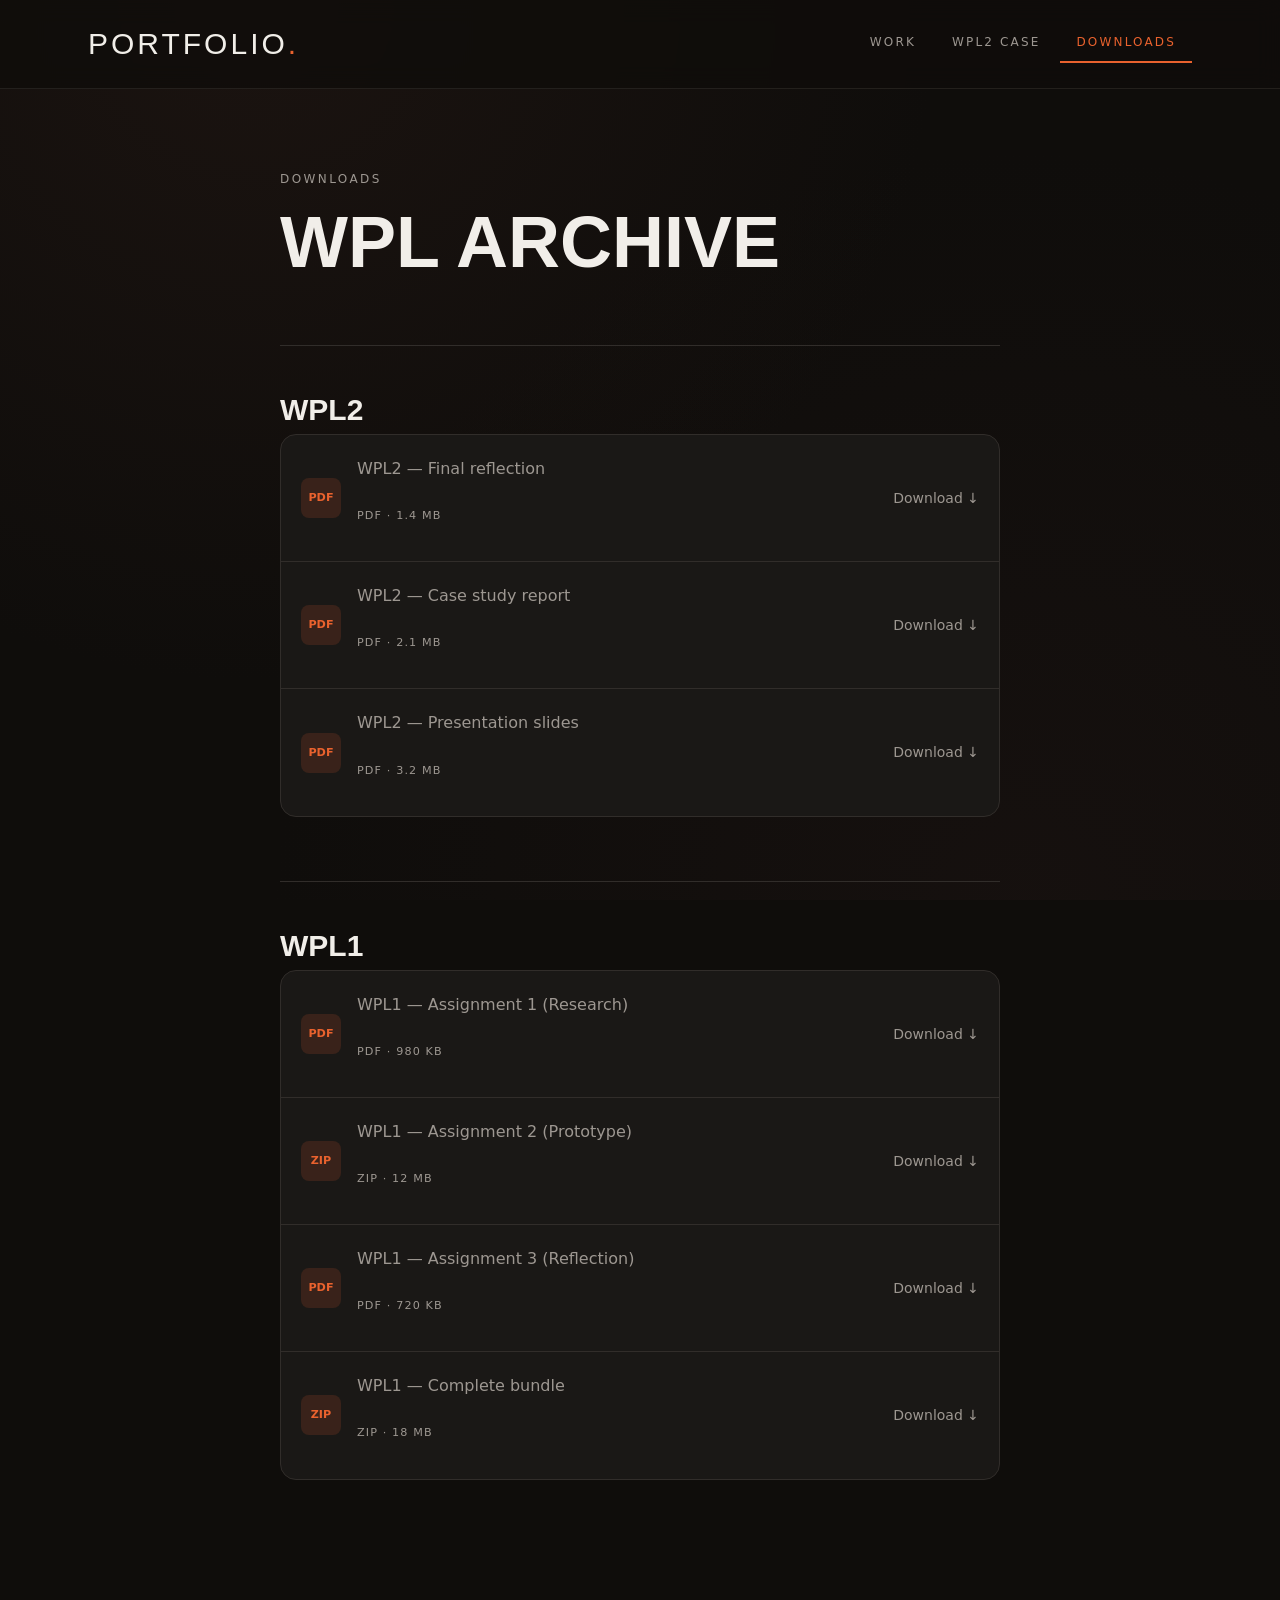
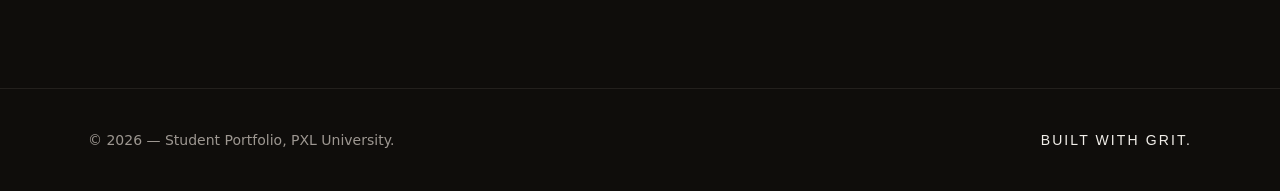
==== wpl.html @ 43810531 "upload nieuwe site" ====
<!doctype html>
<html lang="en">
<head>
<meta charset="utf-8">
<meta name="viewport" content="width=device-width,initial-scale=1">
<title>WPL1 & WPL2 Downloads — Portfolio</title>
<meta name="description" content="Downloadable deliverables for Work Placement 1 and 2.">
<link rel="stylesheet" href="styles.css">
</head>
<body>
<header class="nav" id="nav"></header>
<main id="root"></main>
<footer class="footer" id="footer"></footer>
<script>window.PAGE = "wpl";</script>
<script src="app.js"></script>
</body>
</html>
---- styles.css ----
/* Portfolio — charcoal + ember, Bebas Neue + Barlow */
@import url('https://fonts.googleapis.com/css2?family=Bebas+Neue&family=Barlow:wght@300;400;500;600;700;800&family=Barlow+Condensed:wght@500;600;700;800&display=swap');

:root {
  --background: oklch(0.16 0.005 60);
  --foreground: oklch(0.95 0.008 80);
  --card: oklch(0.21 0.006 60);
  --muted: oklch(0.26 0.008 60);
  --muted-foreground: oklch(0.68 0.012 70);
  --accent: oklch(0.66 0.18 40);
  --accent-foreground: oklch(0.14 0.005 60);
  --primary: oklch(0.95 0.008 80);
  --primary-foreground: oklch(0.16 0.005 60);
  --border: oklch(0.30 0.008 60);
  --font-display:Impact, sans-serif;
  --font-body:ui-sans-serif, system-ui, sans-serif;
}

* { box-sizing: border-box; margin: 0; padding: 0; }

html { scroll-behavior: smooth; }

body {
  font-family: var(--font-body);
  background-color: var(--background);
  color: var(--foreground);
  -webkit-font-smoothing: antialiased;
  background-image:
    radial-gradient(circle at 20% 0%, oklch(0.22 0.02 40 / 0.6), transparent 50%),
    radial-gradient(circle at 80% 100%, oklch(0.20 0.015 30 / 0.5), transparent 55%);
  background-attachment: fixed;
  line-height: 1.6;
}

img { max-width: 100%; display: block; }
a { color: inherit; text-decoration: none; }

.container { max-width: 1152px; margin: 0 auto; padding: 0 1.5rem; }

.display { font-family: var(--font-display); font-weight: 400; letter-spacing: 0.01em; text-transform: uppercase; }
.eyebrow { font-size: 0.75rem; text-transform: uppercase; letter-spacing: 0.2em; color: var(--muted-foreground); margin-bottom: 1rem; }
.muted { color: var(--muted-foreground); }
.accent { color: var(--accent); }

/* Nav */
.nav {
  position: sticky; top: 0; z-index: 40;
  background: color-mix(in oklab, var(--background) 80%, transparent);
  backdrop-filter: blur(12px);
  border-bottom: 1px solid color-mix(in oklab, var(--border) 60%, transparent);
}
.nav-inner { display: flex; align-items: center; justify-content: space-between; padding: 1.25rem 1.5rem; max-width: 1152px; margin: 0 auto; }
.brand { font-family: var(--font-display); font-size: 1.875rem; text-transform: uppercase; letter-spacing: 0.1em; }
.brand span { color: var(--accent); }
.nav-links { display: flex; gap: 0.25rem; }
.nav-links a {
  padding: 0.5rem 1rem;
  font-size: 0.75rem;
  text-transform: uppercase;
  letter-spacing: 0.18em;
  color: var(--muted-foreground);
  border-bottom: 2px solid transparent;
  transition: color .2s;
}
.nav-links a:hover { color: var(--foreground); }
.nav-links a.active { color: var(--accent); border-bottom-color: var(--accent); }

/* Hero */
.hero { display: grid; gap: 3rem; padding: 5rem 0 6rem; }
@media (min-width: 768px) { .hero { grid-template-columns: 1.4fr 1fr; padding: 8rem 0; } }
.hero h1 { font-family: var(--font-display); font-size: clamp(3rem, 8vw, 6rem); line-height: 0.95; text-transform: uppercase; letter-spacing: -0.005em; }
.hero p.lead { margin-top: 2rem; max-width: 36rem; font-size: 1.125rem; color: var(--muted-foreground); }
.tags { margin-top: 2rem; display: flex; flex-wrap: wrap; gap: 0.5rem; }
.tag { border: 1px solid var(--border); background: var(--card); padding: 0.25rem 0.75rem; font-size: 0.75rem; color: var(--muted-foreground); border-radius: 999px; }

.portrait-wrap { position: relative; }
.portrait-wrap::before {
  content: ""; position: absolute; inset: -0.5rem; z-index: -1;
  border: 2px solid var(--accent);
  transform: translate(0.75rem, 0.75rem);
}
.portrait { aspect-ratio: 1; width: 100%; border: 1px solid var(--border); object-fit: cover; filter: grayscale(1) contrast(1.1); }

/* Section */
.section { padding-top: 5rem; border-top: 1px solid var(--border); margin-top: 4rem; }
.section-head { display: flex; align-items: end; justify-content: space-between; margin-bottom: 3rem; gap: 2rem; }
.section h2 { font-family: var(--font-display); font-size: clamp(2.25rem, 5vw, 3rem); text-transform: uppercase; }

/* Projects */
.projects { display: grid; gap: 2.5rem; }
@media (min-width: 768px) { .projects { grid-template-columns: 1fr 1fr; } }
.project { display: flex; flex-direction: column; gap: 1.25rem; }
.project.wide { grid-column: 1 / -1; }
.project-img { overflow: hidden; border: 1px solid var(--border); background: var(--card); }
.project-img img { aspect-ratio: 16/10; object-fit: cover; transition: transform .7s; width: 100%; }
.project:hover .project-img img { transform: scale(1.02); }
.project h3 { font-family: var(--font-display); font-size: 1.75rem; text-transform: uppercase; margin-bottom: 0.25rem; }
.tech { margin-top: 0.75rem; display: flex; flex-wrap: wrap; gap: 0.5rem; }
.tech span { background: var(--muted); padding: 0.25rem 0.625rem; border-radius: 999px; font-size: 0.75rem; color: var(--muted-foreground); }

/* Free section */
.free {
  margin-top: 8rem; padding: 4rem 2.5rem;
  background: var(--primary); color: var(--primary-foreground);
  border-radius: 1.5rem;
}
@media (min-width: 768px) { .free { padding: 5rem 4rem; } }
.free-grid { margin-top: 2.5rem; display: grid; gap: 2.5rem; }
@media (min-width: 768px) { .free-grid { grid-template-columns: repeat(3, 1fr); } }
.free h3 { font-family: var(--font-display); font-size: 1.5rem; text-transform: uppercase; letter-spacing: 0.05em; }
.free p { margin-top: 0.5rem; color: color-mix(in oklab, var(--primary-foreground) 70%, transparent); }

/* Contact */
.contact-grid { margin-top: 2.5rem; display: grid; gap: 1rem; }
@media (min-width: 640px) { .contact-grid { grid-template-columns: repeat(3, 1fr); } }
.contact-card {
  display: flex; align-items: center; justify-content: space-between;
  border: 1px solid var(--border); background: var(--card);
  padding: 1.25rem; border-radius: 1rem; transition: border-color .2s;
}
.contact-card:hover { border-color: var(--accent); }
.contact-card .ico { color: var(--accent); }
.contact-card .lbl { font-size: 0.7rem; text-transform: uppercase; letter-spacing: 0.1em; color: var(--muted-foreground); }
.contact-card .val { font-weight: 500; }

.btn-row { margin-top: 3rem; display: flex; flex-wrap: wrap; gap: 0.75rem; }
.btn { padding: 0.625rem 1.25rem; font-size: 0.875rem; border-radius: 999px; transition: background .2s; }
.btn-primary { background: var(--primary); color: var(--primary-foreground); }
.btn-primary:hover { background: color-mix(in oklab, var(--primary) 90%, transparent); }
.btn-outline { border: 1px solid var(--border); }
.btn-outline:hover { background: var(--muted); }

/* Footer */
.footer { margin-top: 8rem; border-top: 1px solid color-mix(in oklab, var(--border) 60%, transparent); }
.footer-inner { display: flex; flex-direction: column; gap: 1rem; padding: 2.5rem 1.5rem; max-width: 1152px; margin: 0 auto; font-size: 0.875rem; color: var(--muted-foreground); }
@media (min-width: 640px) { .footer-inner { flex-direction: row; justify-content: space-between; align-items: center; } }
.footer .built { font-family: var(--font-display); text-transform: uppercase; letter-spacing: 0.15em; color: var(--foreground); }

/* WPL page */
.article { max-width: 768px; margin: 0 auto; padding: 5rem 1.5rem; }
.article h1 { font-family: var(--font-display); font-size: clamp(3rem, 7vw, 4.5rem); line-height: 1.05; text-transform: uppercase; margin-top: 1rem; }
.article .meta { margin-top: 1.5rem; font-size: 1.125rem; color: var(--muted-foreground); }
.article section { margin-top: 4rem; }
.article section h2 { font-family: var(--font-display); font-size: 1.875rem; text-transform: uppercase; margin-bottom: 1.25rem; }
.article p, .article ul { color: var(--muted-foreground); margin-bottom: 1rem; line-height: 1.7; }
.article ul { padding-left: 1.5rem; }
.article li { margin-bottom: 0.75rem; }
.article strong { color: var(--foreground); }

/* Downloads */
.dl-group { margin-top: 4rem; border-top: 1px solid var(--border); padding-top: 2.5rem; }
.dl-group h2 { font-family: var(--font-display); font-size: 1.875rem; text-transform: uppercase; }
.dl-group .sub { color: var(--muted-foreground); margin: 0.5rem 0 1.5rem; }
.dl-list { border: 1px solid var(--border); border-radius: 1rem; overflow: hidden; background: var(--card); }
.dl-row { display: flex; align-items: center; justify-content: space-between; gap: 1rem; padding: 1.25rem; border-bottom: 1px solid var(--border); transition: background .2s; }
.dl-row:last-child { border-bottom: none; }
.dl-row:hover { background: color-mix(in oklab, var(--muted) 60%, transparent); }
.dl-row .left { display: flex; align-items: center; gap: 1rem; }
.dl-row .badge { width: 2.5rem; height: 2.5rem; display: flex; align-items: center; justify-content: center; border-radius: 0.5rem; background: color-mix(in oklab, var(--accent) 15%, transparent); color: var(--accent); font-weight: 700; font-size: 0.7rem; }
.dl-row .ttl { font-weight: 500; }
.dl-row .meta { font-size: 0.7rem; text-transform: uppercase; letter-spacing: 0.1em; color: var(--muted-foreground); }
.dl-row .right { color: var(--muted-foreground); font-size: 0.875rem; }
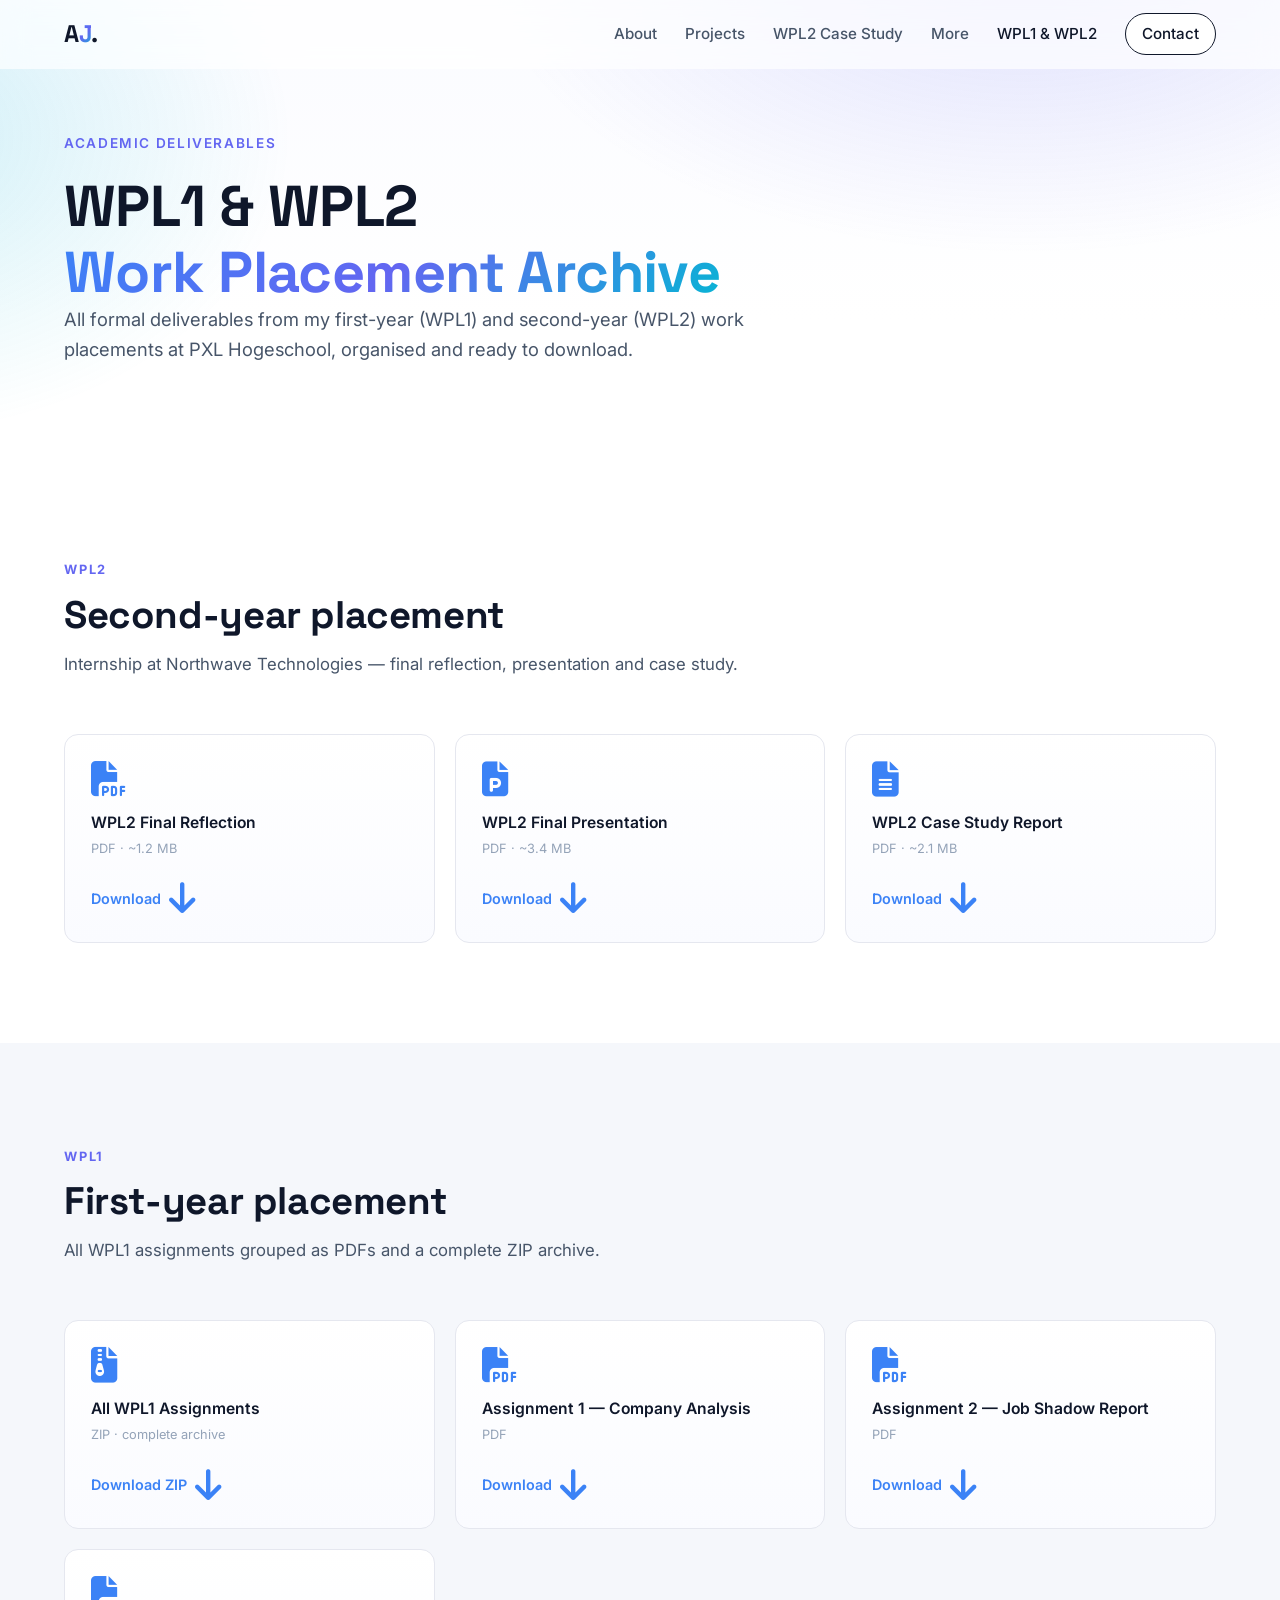
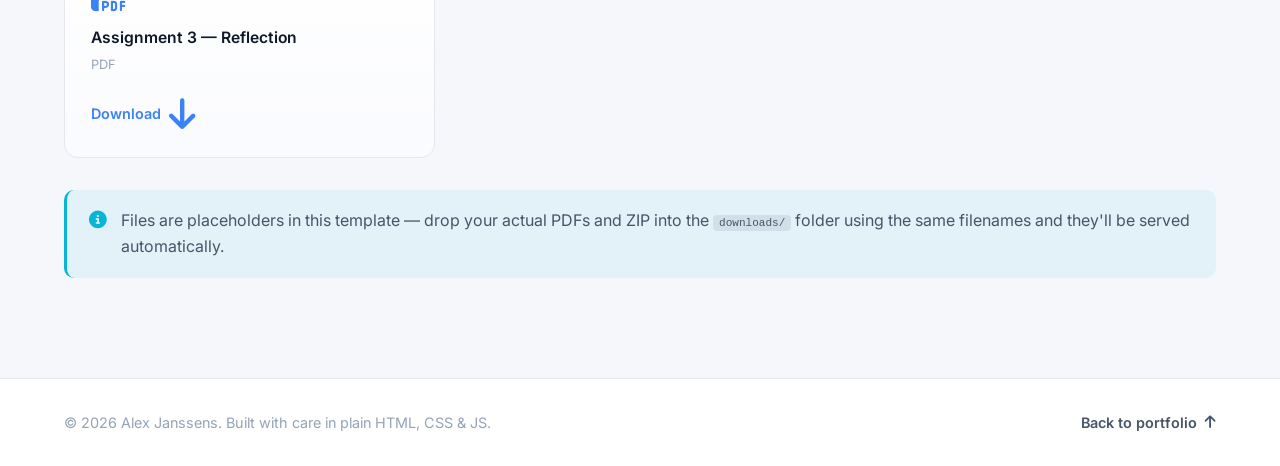
==== commit 66a9612b: "upload nieuwe site" ====
--- a/wpl.html
+++ b/wpl.html
@@ -1,17 +1,111 @@
-<!doctype html>
+<!DOCTYPE html>
 <html lang="en">
 <head>
-<meta charset="utf-8">
-<meta name="viewport" content="width=device-width,initial-scale=1">
-<title>WPL1 & WPL2 Downloads — Portfolio</title>
-<meta name="description" content="Downloadable deliverables for Work Placement 1 and 2.">
-<link rel="stylesheet" href="styles.css">
+<meta charset="UTF-8" />
+<meta name="viewport" content="width=device-width, initial-scale=1.0" />
+<title>WPL1 &amp; WPL2 Deliverables — Alex Janssens</title>
+<meta name="description" content="Academic deliverables for PXL work placements: WPL1 assignments and WPL2 final reflection." />
+<link rel="stylesheet" href="css/styles.css" />
+<link href="https://fonts.googleapis.com/css2?family=Inter:wght@300;400;500;600;700;800&family=Space+Grotesk:wght@500;600;700&display=swap" rel="stylesheet">
+<link rel="stylesheet" href="https://cdnjs.cloudflare.com/ajax/libs/font-awesome/6.5.0/css/all.min.css">
 </head>
-<body>
-<header class="nav" id="nav"></header>
-<main id="root"></main>
-<footer class="footer" id="footer"></footer>
-<script>window.PAGE = "wpl";</script>
-<script src="app.js"></script>
+<body class="wpl-page">
+
+<header class="navbar" id="navbar">
+  <div class="container nav-inner">
+    <a href="index.html#home" class="logo">A<span>J</span>.</a>
+    <button class="nav-toggle" id="navToggle" aria-label="Toggle navigation"><i class="fa-solid fa-bars"></i></button>
+    <nav class="nav-links" id="navLinks">
+      <a href="index.html#about">About</a>
+      <a href="index.html#projects">Projects</a>
+      <a href="index.html#wpl2">WPL2 Case Study</a>
+      <a href="index.html#free">More</a>
+      <a href="wpl.html" class="active">WPL1 &amp; WPL2</a>
+      <a href="index.html#contact" class="btn-ghost">Contact</a>
+    </nav>
+  </div>
+</header>
+
+<section class="hero hero-sub">
+  <div class="hero-bg"></div>
+  <div class="container">
+    <span class="eyebrow">Academic deliverables</span>
+    <h1>WPL1 &amp; WPL2<br><span class="grad">Work Placement Archive</span></h1>
+    <p class="lead">All formal deliverables from my first-year (WPL1) and second-year (WPL2) work placements at PXL Hogeschool, organised and ready to download.</p>
+  </div>
+</section>
+
+<section class="section">
+  <div class="container">
+    <div class="section-head">
+      <span class="kicker">WPL2</span>
+      <h2>Second-year placement</h2>
+      <p class="sub">Internship at Northwave Technologies — final reflection, presentation and case study.</p>
+    </div>
+    <div class="download-grid wide">
+      <a class="dl-card large" href="downloads/wpl2-reflection.pdf" download>
+        <i class="fa-solid fa-file-pdf"></i>
+        <span><strong>WPL2 Final Reflection</strong><small>PDF · ~1.2 MB</small></span>
+        <span class="dl-cta">Download <i class="fa-solid fa-arrow-down"></i></span>
+      </a>
+      <a class="dl-card large" href="downloads/wpl2-presentation.pdf" download>
+        <i class="fa-solid fa-file-powerpoint"></i>
+        <span><strong>WPL2 Final Presentation</strong><small>PDF · ~3.4 MB</small></span>
+        <span class="dl-cta">Download <i class="fa-solid fa-arrow-down"></i></span>
+      </a>
+      <a class="dl-card large" href="downloads/wpl2-case-study.pdf" download>
+        <i class="fa-solid fa-file-lines"></i>
+        <span><strong>WPL2 Case Study Report</strong><small>PDF · ~2.1 MB</small></span>
+        <span class="dl-cta">Download <i class="fa-solid fa-arrow-down"></i></span>
+      </a>
+    </div>
+  </div>
+</section>
+
+<section class="section section-alt">
+  <div class="container">
+    <div class="section-head">
+      <span class="kicker">WPL1</span>
+      <h2>First-year placement</h2>
+      <p class="sub">All WPL1 assignments grouped as PDFs and a complete ZIP archive.</p>
+    </div>
+    <div class="download-grid wide">
+      <a class="dl-card large" href="downloads/wpl1-assignments.zip" download>
+        <i class="fa-solid fa-file-zipper"></i>
+        <span><strong>All WPL1 Assignments</strong><small>ZIP · complete archive</small></span>
+        <span class="dl-cta">Download ZIP <i class="fa-solid fa-arrow-down"></i></span>
+      </a>
+      <a class="dl-card large" href="downloads/wpl1-assignment-1.pdf" download>
+        <i class="fa-solid fa-file-pdf"></i>
+        <span><strong>Assignment 1 — Company Analysis</strong><small>PDF</small></span>
+        <span class="dl-cta">Download <i class="fa-solid fa-arrow-down"></i></span>
+      </a>
+      <a class="dl-card large" href="downloads/wpl1-assignment-2.pdf" download>
+        <i class="fa-solid fa-file-pdf"></i>
+        <span><strong>Assignment 2 — Job Shadow Report</strong><small>PDF</small></span>
+        <span class="dl-cta">Download <i class="fa-solid fa-arrow-down"></i></span>
+      </a>
+      <a class="dl-card large" href="downloads/wpl1-assignment-3.pdf" download>
+        <i class="fa-solid fa-file-pdf"></i>
+        <span><strong>Assignment 3 — Reflection</strong><small>PDF</small></span>
+        <span class="dl-cta">Download <i class="fa-solid fa-arrow-down"></i></span>
+      </a>
+    </div>
+
+    <div class="note">
+      <i class="fa-solid fa-circle-info"></i>
+      <p>Files are placeholders in this template — drop your actual PDFs and ZIP into the <code>downloads/</code> folder using the same filenames and they'll be served automatically.</p>
+    </div>
+  </div>
+</section>
+
+<footer class="footer">
+  <div class="container footer-inner">
+    <p>© <span id="year"></span> Alex Janssens. Built with care in plain HTML, CSS &amp; JS.</p>
+    <a href="index.html#home" class="back-top">Back to portfolio <i class="fa-solid fa-arrow-up"></i></a>
+  </div>
+</footer>
+
+<script src="js/main.js"></script>
 </body>
 </html>
--- a/css/styles.css
+++ b/css/styles.css
@@ -0,0 +1,261 @@
+/* ---------- Tokens ---------- */
+:root{
+  --bg:#0b1020;
+  --bg-2:#11172e;
+  --surface:#ffffff;
+  --surface-alt:#f5f7fb;
+  --text:#0f172a;
+  --text-soft:#475569;
+  --muted:#94a3b8;
+  --border:#e5e7ef;
+  --primary:#3b82f6;
+  --primary-2:#6366f1;
+  --accent:#06b6d4;
+  --coral:#f97066;
+  --radius:14px;
+  --radius-lg:22px;
+  --shadow-sm:0 1px 2px rgba(15,23,42,.06), 0 2px 6px rgba(15,23,42,.04);
+  --shadow:0 10px 30px -12px rgba(15,23,42,.18);
+  --shadow-lg:0 30px 60px -20px rgba(15,23,42,.25);
+  --grad:linear-gradient(135deg,#3b82f6 0%,#6366f1 50%,#06b6d4 100%);
+  --grad-soft:linear-gradient(135deg, rgba(59,130,246,.12), rgba(99,102,241,.08), rgba(6,182,212,.10));
+  --max:1200px;
+  --ease:cubic-bezier(.4,.0,.2,1);
+}
+
+*{box-sizing:border-box;margin:0;padding:0}
+html{scroll-behavior:smooth}
+body{
+  font-family:'Inter',system-ui,-apple-system,Segoe UI,Roboto,sans-serif;
+  color:var(--text);
+  background:var(--surface);
+  line-height:1.6;
+  -webkit-font-smoothing:antialiased;
+  text-rendering:optimizeLegibility;
+}
+img{max-width:100%;display:block}
+a{color:inherit;text-decoration:none;transition:color .2s var(--ease)}
+button{font:inherit;cursor:pointer;border:0;background:none;color:inherit}
+.container{width:100%;max-width:var(--max);margin:0 auto;padding:0 24px}
+
+h1,h2,h3,h4{font-family:'Space Grotesk',Inter,sans-serif;line-height:1.15;letter-spacing:-0.01em;color:var(--text)}
+h1{font-size:clamp(2.2rem,5vw,3.6rem);font-weight:700}
+h2{font-size:clamp(1.7rem,3.2vw,2.4rem);font-weight:700}
+h3{font-size:1.2rem;font-weight:600}
+p{color:var(--text-soft)}
+.grad{background:var(--grad);-webkit-background-clip:text;background-clip:text;color:transparent}
+
+/* ---------- Navbar ---------- */
+.navbar{
+  position:fixed;top:0;left:0;right:0;z-index:50;
+  backdrop-filter:saturate(140%) blur(14px);
+  -webkit-backdrop-filter:saturate(140%) blur(14px);
+  background:rgba(255,255,255,.7);
+  border-bottom:1px solid transparent;
+  transition:background .3s var(--ease), border-color .3s var(--ease), box-shadow .3s var(--ease);
+}
+.navbar.scrolled{background:rgba(255,255,255,.92);border-bottom-color:var(--border);box-shadow:var(--shadow-sm)}
+.nav-inner{display:flex;align-items:center;justify-content:space-between;height:68px}
+.logo{font-family:'Space Grotesk';font-weight:700;font-size:1.5rem;letter-spacing:-.02em}
+.logo span{background:var(--grad);-webkit-background-clip:text;background-clip:text;color:transparent}
+.nav-links{display:flex;align-items:center;gap:28px}
+.nav-links a{font-weight:500;font-size:.95rem;color:var(--text-soft);position:relative}
+.nav-links a:hover{color:var(--text)}
+.nav-links a.active{color:var(--text)}
+.nav-links a.btn-ghost{
+  padding:8px 16px;border:1.5px solid var(--text);border-radius:999px;color:var(--text);
+  transition:all .2s var(--ease)
+}
+.nav-links a.btn-ghost:hover{background:var(--text);color:#fff}
+.nav-toggle{display:none;font-size:1.3rem;padding:8px}
+
+/* ---------- Buttons ---------- */
+.btn{display:inline-flex;align-items:center;gap:10px;padding:14px 24px;border-radius:999px;font-weight:600;font-size:.95rem;transition:transform .2s var(--ease), box-shadow .2s var(--ease), background .2s var(--ease)}
+.btn i{transition:transform .2s var(--ease)}
+.btn-primary{background:var(--grad);color:#fff;box-shadow:var(--shadow)}
+.btn-primary:hover{transform:translateY(-2px);box-shadow:var(--shadow-lg)}
+.btn-primary:hover i{transform:translateX(4px)}
+.btn-ghost{border:1.5px solid var(--border);background:#fff;color:var(--text)}
+.btn-ghost:hover{border-color:var(--text);transform:translateY(-2px)}
+
+/* ---------- Hero ---------- */
+.hero{position:relative;padding:140px 0 80px;overflow:hidden}
+.hero-bg{
+  position:absolute;inset:0;z-index:-1;
+  background:
+    radial-gradient(900px 500px at 80% -10%, rgba(99,102,241,.18), transparent 60%),
+    radial-gradient(700px 500px at -10% 30%, rgba(6,182,212,.18), transparent 60%),
+    linear-gradient(180deg,#fafbff 0%, #fff 70%);
+}
+.hero-inner{display:grid;grid-template-columns:1.2fr 1fr;gap:60px;align-items:center}
+.eyebrow{display:inline-block;font-size:.85rem;font-weight:600;letter-spacing:.12em;text-transform:uppercase;color:var(--primary-2);margin-bottom:18px}
+.hero-text h1{margin-bottom:22px}
+.lead{font-size:1.15rem;color:var(--text-soft);max-width:560px;margin-bottom:32px}
+.hero-cta{display:flex;gap:14px;flex-wrap:wrap;margin-bottom:48px}
+.hero-stats{display:flex;gap:48px;flex-wrap:wrap}
+.hero-stats div{display:flex;flex-direction:column}
+.hero-stats strong{font-family:'Space Grotesk';font-size:1.8rem;color:var(--text)}
+.hero-stats span{font-size:.85rem;color:var(--muted);text-transform:uppercase;letter-spacing:.08em}
+
+.hero-image{display:flex;justify-content:center}
+.profile-frame{
+  position:relative;width:min(380px,90%);aspect-ratio:1;border-radius:32px;overflow:hidden;
+  background:var(--grad);padding:6px;box-shadow:var(--shadow-lg);
+  transform:rotate(-2deg); transition:transform .5s var(--ease);
+}
+.profile-frame:hover{transform:rotate(0deg) scale(1.02)}
+.profile-frame img{width:100%;height:100%;object-fit:cover;border-radius:26px}
+
+.hero-sub{padding:130px 0 60px}
+.hero-sub .lead{max-width:720px}
+
+/* ---------- Sections ---------- */
+.section{padding:100px 0;position:relative}
+.section-alt{background:var(--surface-alt)}
+.section-head{margin-bottom:56px;max-width:720px}
+.section-head.center{margin-left:auto;margin-right:auto;text-align:center}
+.kicker{display:inline-block;font-size:.8rem;font-weight:700;letter-spacing:.14em;text-transform:uppercase;color:var(--primary-2);margin-bottom:12px}
+.sub{margin-top:14px;color:var(--text-soft);font-size:1.05rem}
+
+/* ---------- About ---------- */
+.about-grid{display:grid;grid-template-columns:1.3fr 1fr;gap:60px;align-items:start}
+.about-text p{margin-bottom:16px;font-size:1.02rem}
+.skills h3{margin:0 0 14px;font-family:'Inter';font-size:.85rem;text-transform:uppercase;letter-spacing:.1em;color:var(--muted)}
+.skills h3+h3{margin-top:28px}
+.chips{display:flex;flex-wrap:wrap;gap:8px}
+.chips span{
+  padding:7px 14px;border-radius:999px;background:#fff;border:1px solid var(--border);
+  font-size:.85rem;font-weight:500;color:var(--text);transition:all .2s var(--ease);
+}
+.chips span:hover{border-color:var(--primary);color:var(--primary);transform:translateY(-2px)}
+.check-list{list-style:none;display:flex;flex-direction:column;gap:10px}
+.check-list li{display:flex;align-items:flex-start;gap:12px;color:var(--text)}
+.check-list li i{color:var(--accent);margin-top:5px;font-size:.85rem}
+
+/* ---------- Projects ---------- */
+.projects-grid{display:grid;grid-template-columns:repeat(auto-fit,minmax(300px,1fr));gap:28px}
+.project-card{
+  background:#fff;border:1px solid var(--border);border-radius:var(--radius-lg);
+  overflow:hidden;transition:transform .3s var(--ease), box-shadow .3s var(--ease), border-color .3s var(--ease);
+  display:flex;flex-direction:column;
+}
+.project-card:hover{transform:translateY(-6px);box-shadow:var(--shadow-lg);border-color:transparent}
+.project-img{aspect-ratio:16/10;overflow:hidden;background:var(--surface-alt)}
+.project-img img{width:100%;height:100%;object-fit:cover;transition:transform .6s var(--ease)}
+.project-card:hover .project-img img{transform:scale(1.06)}
+.project-body{padding:24px}
+.project-body h3{margin-bottom:8px}
+.project-body p{font-size:.95rem;margin-bottom:14px}
+.tech{display:flex;flex-wrap:wrap;gap:6px}
+.tech span{font-size:.75rem;font-weight:600;color:var(--primary-2);background:rgba(99,102,241,.08);padding:4px 10px;border-radius:999px}
+
+/* ---------- WPL2 Case ---------- */
+.wpl2-cover{border-radius:var(--radius-lg);overflow:hidden;margin-bottom:48px;box-shadow:var(--shadow)}
+.wpl2-cover img{width:100%;aspect-ratio:21/9;object-fit:cover}
+.case-grid{display:grid;grid-template-columns:repeat(auto-fit,minmax(320px,1fr));gap:28px}
+.case-block{
+  background:#fff;border:1px solid var(--border);border-radius:var(--radius-lg);
+  padding:30px;
+}
+.case-block h3{font-size:1.25rem;margin-bottom:14px;padding-bottom:14px;border-bottom:2px solid var(--surface-alt)}
+.case-block p{margin-bottom:14px;font-size:.97rem}
+.case-block p:last-child{margin-bottom:0}
+
+.deliverables{margin-top:56px}
+.deliverables>h3{font-size:1.1rem;margin-bottom:18px;text-transform:uppercase;letter-spacing:.08em;color:var(--muted);font-family:'Inter';font-weight:700}
+.download-grid{display:grid;grid-template-columns:repeat(auto-fit,minmax(240px,1fr));gap:16px}
+.download-grid.wide{grid-template-columns:repeat(auto-fit,minmax(280px,1fr));gap:20px}
+.dl-card{
+  display:flex;align-items:center;gap:16px;
+  background:#fff;border:1px solid var(--border);border-radius:var(--radius);
+  padding:18px 20px; transition:all .2s var(--ease)
+}
+.dl-card i{font-size:1.6rem;color:var(--primary)}
+.dl-card strong{display:block;font-weight:600;color:var(--text);font-size:.98rem}
+.dl-card small{color:var(--muted);font-size:.8rem}
+.dl-card:hover{transform:translateY(-3px);box-shadow:var(--shadow);border-color:var(--primary)}
+.dl-card.large{flex-direction:column;align-items:flex-start;padding:26px;gap:14px;background:linear-gradient(180deg,#fff,#fafbff)}
+.dl-card.large i{font-size:2.2rem}
+.dl-card.large .dl-cta{margin-top:6px;font-weight:600;color:var(--primary);font-size:.9rem;display:inline-flex;align-items:center;gap:8px}
+
+.note{margin-top:32px;display:flex;align-items:flex-start;gap:14px;padding:18px 22px;background:rgba(6,182,212,.08);border-left:3px solid var(--accent);border-radius:10px}
+.note i{color:var(--accent);font-size:1.1rem;margin-top:3px}
+.note code{background:rgba(15,23,42,.08);padding:2px 6px;border-radius:4px;font-size:.85em}
+
+/* ---------- Free section ---------- */
+.free-grid{display:grid;grid-template-columns:repeat(auto-fit,minmax(260px,1fr));gap:22px;margin-bottom:60px}
+.free-card{
+  background:#fff;border:1px solid var(--border);border-radius:var(--radius-lg);padding:28px;
+  transition:transform .3s var(--ease), box-shadow .3s var(--ease)
+}
+.free-card:hover{transform:translateY(-4px);box-shadow:var(--shadow)}
+.free-icon{
+  width:54px;height:54px;border-radius:14px;display:flex;align-items:center;justify-content:center;
+  background:var(--grad-soft);color:var(--primary-2);font-size:1.3rem;margin-bottom:18px;
+}
+.free-card h3{margin-bottom:8px}
+.free-card p{font-size:.95rem}
+
+.extra-projects h3{font-size:1.1rem;margin-bottom:18px;text-transform:uppercase;letter-spacing:.08em;color:var(--muted);font-family:'Inter';font-weight:700}
+.mini-projects{display:grid;grid-template-columns:repeat(auto-fit,minmax(240px,1fr));gap:14px}
+.mini-card{
+  display:flex;align-items:flex-start;gap:14px;padding:18px;border-radius:var(--radius);
+  background:#fff;border:1px solid var(--border);transition:all .2s var(--ease)
+}
+.mini-card:hover{border-color:var(--primary);transform:translateY(-2px)}
+.mini-card i{font-size:1.4rem;color:var(--coral);margin-top:3px}
+.mini-card h4{font-family:'Inter';font-size:.98rem;font-weight:600;margin-bottom:2px}
+.mini-card p{font-size:.85rem;color:var(--text-soft)}
+
+/* ---------- Contact ---------- */
+.contact{background:linear-gradient(180deg,#fff 0%, #f5f7fb 100%)}
+.contact-grid{display:grid;grid-template-columns:repeat(auto-fit,minmax(240px,1fr));gap:18px;max-width:900px;margin:0 auto}
+.contact-card{
+  display:flex;align-items:center;gap:16px;padding:22px 24px;
+  background:#fff;border:1px solid var(--border);border-radius:var(--radius-lg);
+  transition:all .25s var(--ease)
+}
+.contact-card i{font-size:1.6rem;color:var(--primary-2)}
+.contact-card strong{display:block;font-size:.95rem;font-weight:600}
+.contact-card span{font-size:.85rem;color:var(--muted)}
+.contact-card:hover{transform:translateY(-4px);box-shadow:var(--shadow);border-color:var(--primary)}
+
+/* ---------- Footer ---------- */
+.footer{padding:32px 0;border-top:1px solid var(--border);background:#fff}
+.footer-inner{display:flex;justify-content:space-between;align-items:center;gap:18px;flex-wrap:wrap}
+.footer p{font-size:.9rem;color:var(--muted)}
+.back-top{font-size:.9rem;font-weight:600;color:var(--text-soft);display:inline-flex;align-items:center;gap:8px}
+.back-top:hover{color:var(--primary)}
+
+/* ---------- Reveal animation ---------- */
+.reveal{opacity:0;transform:translateY(20px);transition:opacity .7s var(--ease), transform .7s var(--ease)}
+.reveal.visible{opacity:1;transform:translateY(0)}
+
+/* ---------- Responsive ---------- */
+@media (max-width: 900px){
+  .hero-inner{grid-template-columns:1fr;text-align:center}
+  .hero-text .lead{margin-inline:auto}
+  .hero-cta{justify-content:center}
+  .hero-stats{justify-content:center;gap:32px}
+  .profile-frame{transform:none}
+  .about-grid{grid-template-columns:1fr;gap:36px}
+}
+@media (max-width: 720px){
+  .nav-toggle{display:inline-flex}
+  .nav-links{
+    position:absolute;top:68px;left:0;right:0;
+    flex-direction:column;align-items:stretch;gap:0;
+    background:#fff;border-bottom:1px solid var(--border);
+    padding:12px 24px 20px;
+    transform:translateY(-12px);opacity:0;pointer-events:none;
+    transition:all .25s var(--ease);
+    box-shadow:var(--shadow);
+  }
+  .nav-links.open{transform:translateY(0);opacity:1;pointer-events:auto}
+  .nav-links a{padding:12px 0;border-bottom:1px solid var(--surface-alt)}
+  .nav-links a.btn-ghost{margin-top:8px;text-align:center;border-radius:10px}
+  .section{padding:70px 0}
+  .hero{padding:120px 0 60px}
+  .hero-stats{gap:24px}
+  .hero-stats strong{font-size:1.4rem}
+}
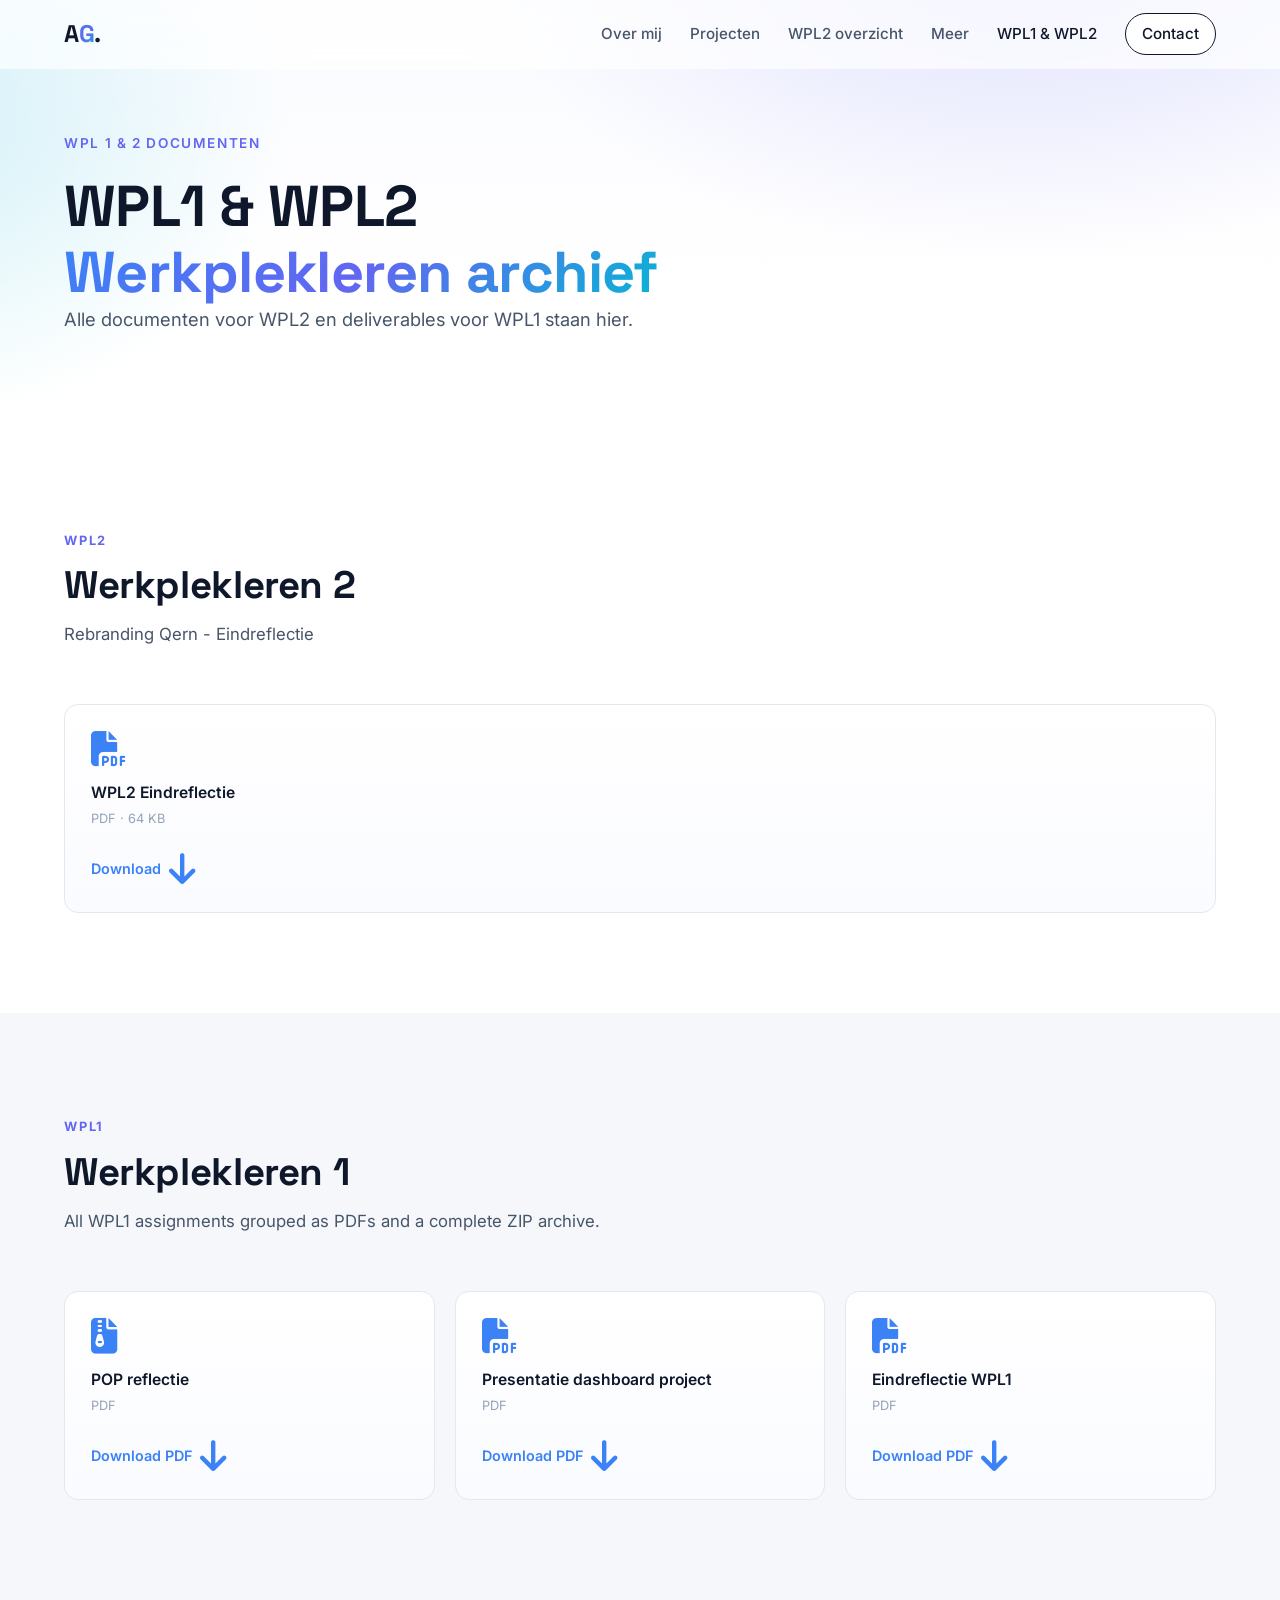
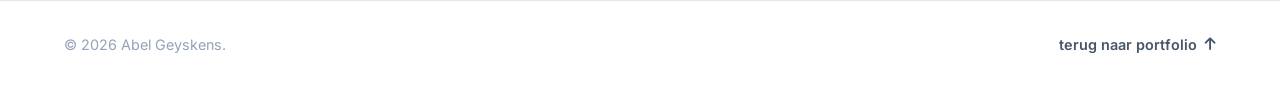
==== commit f9ef66e6: "upload nieuwe site" ====
--- a/wpl.html
+++ b/wpl.html
@@ -3,7 +3,7 @@
 <head>
 <meta charset="UTF-8" />
 <meta name="viewport" content="width=device-width, initial-scale=1.0" />
-<title>WPL1 &amp; WPL2 Deliverables — Alex Janssens</title>
+<title>WPL1 &amp; WPL2 documenten - Abel Geyskens</title>
 <meta name="description" content="Academic deliverables for PXL work placements: WPL1 assignments and WPL2 final reflection." />
 <link rel="stylesheet" href="css/styles.css" />
 <link href="https://fonts.googleapis.com/css2?family=Inter:wght@300;400;500;600;700;800&family=Space+Grotesk:wght@500;600;700&display=swap" rel="stylesheet">
@@ -13,13 +13,13 @@
 
 <header class="navbar" id="navbar">
   <div class="container nav-inner">
-    <a href="index.html#home" class="logo">A<span>J</span>.</a>
+    <a href="index.html#home" class="logo">A<span>G</span>.</a>
     <button class="nav-toggle" id="navToggle" aria-label="Toggle navigation"><i class="fa-solid fa-bars"></i></button>
     <nav class="nav-links" id="navLinks">
-      <a href="index.html#about">About</a>
-      <a href="index.html#projects">Projects</a>
-      <a href="index.html#wpl2">WPL2 Case Study</a>
-      <a href="index.html#free">More</a>
+      <a href="index.html#about">Over mij</a>
+      <a href="index.html#projects">Projecten</a>
+      <a href="index.html#wpl2">WPL2 overzicht</a>
+      <a href="index.html#free">Meer</a>
       <a href="wpl.html" class="active">WPL1 &amp; WPL2</a>
       <a href="index.html#contact" class="btn-ghost">Contact</a>
     </nav>
@@ -29,9 +29,9 @@
 <section class="hero hero-sub">
   <div class="hero-bg"></div>
   <div class="container">
-    <span class="eyebrow">Academic deliverables</span>
-    <h1>WPL1 &amp; WPL2<br><span class="grad">Work Placement Archive</span></h1>
-    <p class="lead">All formal deliverables from my first-year (WPL1) and second-year (WPL2) work placements at PXL Hogeschool, organised and ready to download.</p>
+    <span class="eyebrow">WPL 1 & 2 documenten</span>
+    <h1>WPL1 &amp; WPL2<br><span class="grad">Werkplekleren archief</span></h1>
+    <p class="lead">Alle documenten voor WPL2 en deliverables voor WPL1 staan hier.</p>
   </div>
 </section>
 
@@ -39,23 +39,13 @@
   <div class="container">
     <div class="section-head">
       <span class="kicker">WPL2</span>
-      <h2>Second-year placement</h2>
-      <p class="sub">Internship at Northwave Technologies — final reflection, presentation and case study.</p>
+      <h2>Werkplekleren 2</h2>
+      <p class="sub">Rebranding Qern - Eindreflectie</p>
     </div>
     <div class="download-grid wide">
       <a class="dl-card large" href="downloads/wpl2-reflection.pdf" download>
         <i class="fa-solid fa-file-pdf"></i>
-        <span><strong>WPL2 Final Reflection</strong><small>PDF · ~1.2 MB</small></span>
-        <span class="dl-cta">Download <i class="fa-solid fa-arrow-down"></i></span>
-      </a>
-      <a class="dl-card large" href="downloads/wpl2-presentation.pdf" download>
-        <i class="fa-solid fa-file-powerpoint"></i>
-        <span><strong>WPL2 Final Presentation</strong><small>PDF · ~3.4 MB</small></span>
-        <span class="dl-cta">Download <i class="fa-solid fa-arrow-down"></i></span>
-      </a>
-      <a class="dl-card large" href="downloads/wpl2-case-study.pdf" download>
-        <i class="fa-solid fa-file-lines"></i>
-        <span><strong>WPL2 Case Study Report</strong><small>PDF · ~2.1 MB</small></span>
+        <span><strong>WPL2 Eindreflectie</strong><small>PDF · 64 KB</small></span>
         <span class="dl-cta">Download <i class="fa-solid fa-arrow-down"></i></span>
       </a>
     </div>
@@ -66,43 +56,33 @@
   <div class="container">
     <div class="section-head">
       <span class="kicker">WPL1</span>
-      <h2>First-year placement</h2>
+      <h2>Werkplekleren 1</h2>
       <p class="sub">All WPL1 assignments grouped as PDFs and a complete ZIP archive.</p>
     </div>
     <div class="download-grid wide">
-      <a class="dl-card large" href="downloads/wpl1-assignments.zip" download>
+      <a class="dl-card large" href="downloads/Geyskens_Abel_POP_reflectie.pdf" download>
         <i class="fa-solid fa-file-zipper"></i>
-        <span><strong>All WPL1 Assignments</strong><small>ZIP · complete archive</small></span>
-        <span class="dl-cta">Download ZIP <i class="fa-solid fa-arrow-down"></i></span>
+        <span><strong>POP reflectie</strong><small>PDF</small></span>
+        <span class="dl-cta">Download PDF <i class="fa-solid fa-arrow-down"></i></span>
       </a>
-      <a class="dl-card large" href="downloads/wpl1-assignment-1.pdf" download>
+      <a class="dl-card large" href="downloads/Presentatie%20dashboard%20project%20-%20Abel%20Geyskens.pdf" download>
         <i class="fa-solid fa-file-pdf"></i>
-        <span><strong>Assignment 1 — Company Analysis</strong><small>PDF</small></span>
-        <span class="dl-cta">Download <i class="fa-solid fa-arrow-down"></i></span>
+        <span><strong>Presentatie dashboard project</strong><small>PDF</small></span>
+        <span class="dl-cta">Download PDF<i class="fa-solid fa-arrow-down"></i></span>
       </a>
-      <a class="dl-card large" href="downloads/wpl1-assignment-2.pdf" download>
+      <a class="dl-card large" href="downloads/Reflectie%20WPL1%20Abel%20Geyskens%20(2).pdf" download>
         <i class="fa-solid fa-file-pdf"></i>
-        <span><strong>Assignment 2 — Job Shadow Report</strong><small>PDF</small></span>
-        <span class="dl-cta">Download <i class="fa-solid fa-arrow-down"></i></span>
+        <span><strong>Eindreflectie WPL1</strong><small>PDF</small></span>
+        <span class="dl-cta">Download PDF<i class="fa-solid fa-arrow-down"></i></span>
       </a>
-      <a class="dl-card large" href="downloads/wpl1-assignment-3.pdf" download>
-        <i class="fa-solid fa-file-pdf"></i>
-        <span><strong>Assignment 3 — Reflection</strong><small>PDF</small></span>
-        <span class="dl-cta">Download <i class="fa-solid fa-arrow-down"></i></span>
-      </a>
-    </div>
-
-    <div class="note">
-      <i class="fa-solid fa-circle-info"></i>
-      <p>Files are placeholders in this template — drop your actual PDFs and ZIP into the <code>downloads/</code> folder using the same filenames and they'll be served automatically.</p>
     </div>
   </div>
 </section>
 
 <footer class="footer">
   <div class="container footer-inner">
-    <p>© <span id="year"></span> Alex Janssens. Built with care in plain HTML, CSS &amp; JS.</p>
-    <a href="index.html#home" class="back-top">Back to portfolio <i class="fa-solid fa-arrow-up"></i></a>
+    <p>© <span id="year"></span> Abel Geyskens.</p>
+    <a href="index.html#home" class="back-top">terug naar portfolio <i class="fa-solid fa-arrow-up"></i></a>
   </div>
 </footer>
 
--- a/css/styles.css
+++ b/css/styles.css
@@ -120,8 +120,10 @@
 /* ---------- About ---------- */
 .about-grid{display:grid;grid-template-columns:1.3fr 1fr;gap:60px;align-items:start}
 .about-text p{margin-bottom:16px;font-size:1.02rem}
-.skills h3{margin:0 0 14px;font-family:'Inter';font-size:.85rem;text-transform:uppercase;letter-spacing:.1em;color:var(--muted)}
-.skills h3+h3{margin-top:28px}
+.skills h3{margin:0 0 14px; font-family:'Inter';font-size:.85rem;text-transform:uppercase;letter-spacing:.1em;color:var(--muted)}
+.chips{
+  margin-bottom: 40px;
+}
 .chips{display:flex;flex-wrap:wrap;gap:8px}
 .chips span{
   padding:7px 14px;border-radius:999px;background:#fff;border:1px solid var(--border);
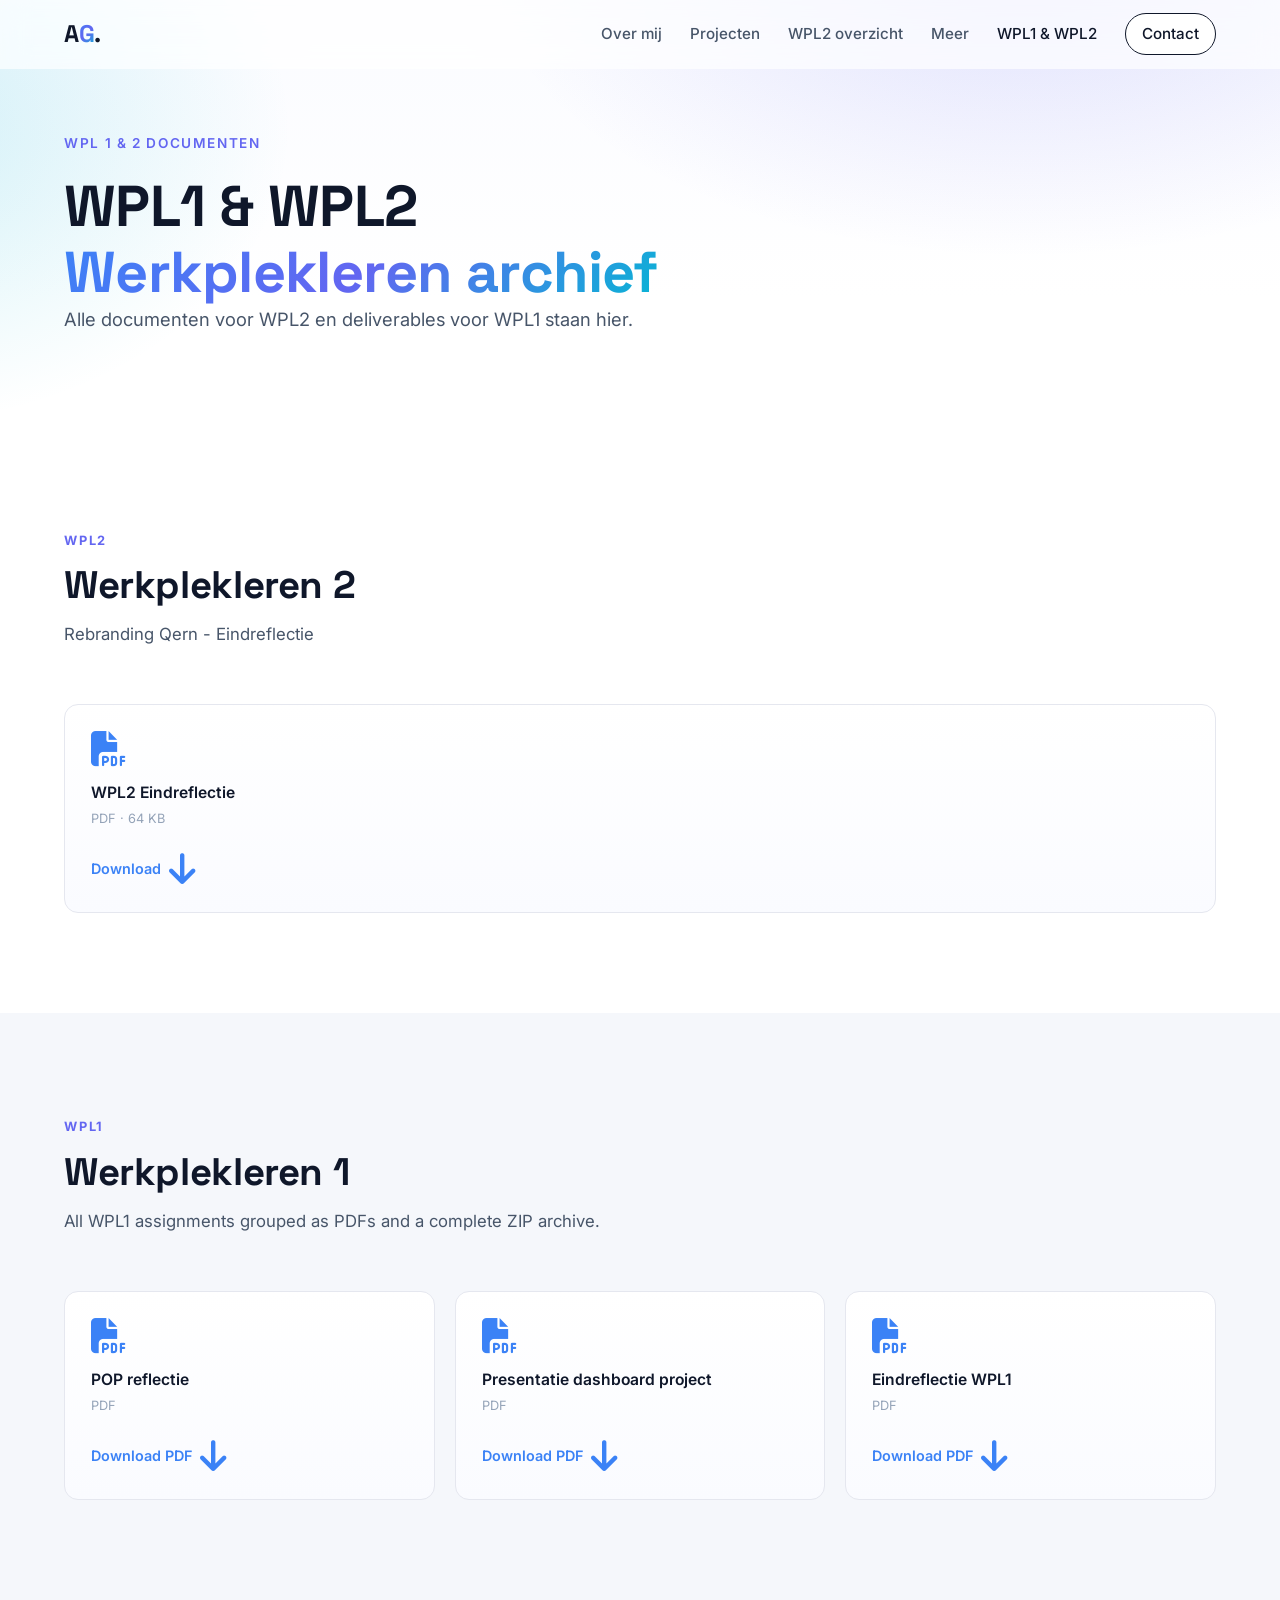
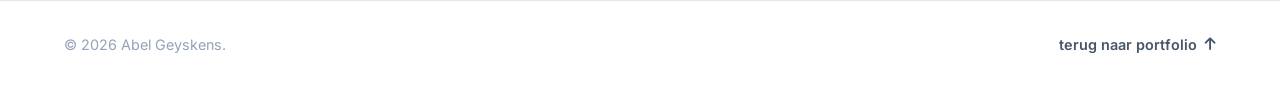
==== commit 6e8ab25f: "upload nieuwe site" ====
--- a/wpl.html
+++ b/wpl.html
@@ -61,7 +61,7 @@
     </div>
     <div class="download-grid wide">
       <a class="dl-card large" href="downloads/Geyskens_Abel_POP_reflectie.pdf" download>
-        <i class="fa-solid fa-file-zipper"></i>
+        <i class="fa-solid fa-file-pdf"></i>
         <span><strong>POP reflectie</strong><small>PDF</small></span>
         <span class="dl-cta">Download PDF <i class="fa-solid fa-arrow-down"></i></span>
       </a>
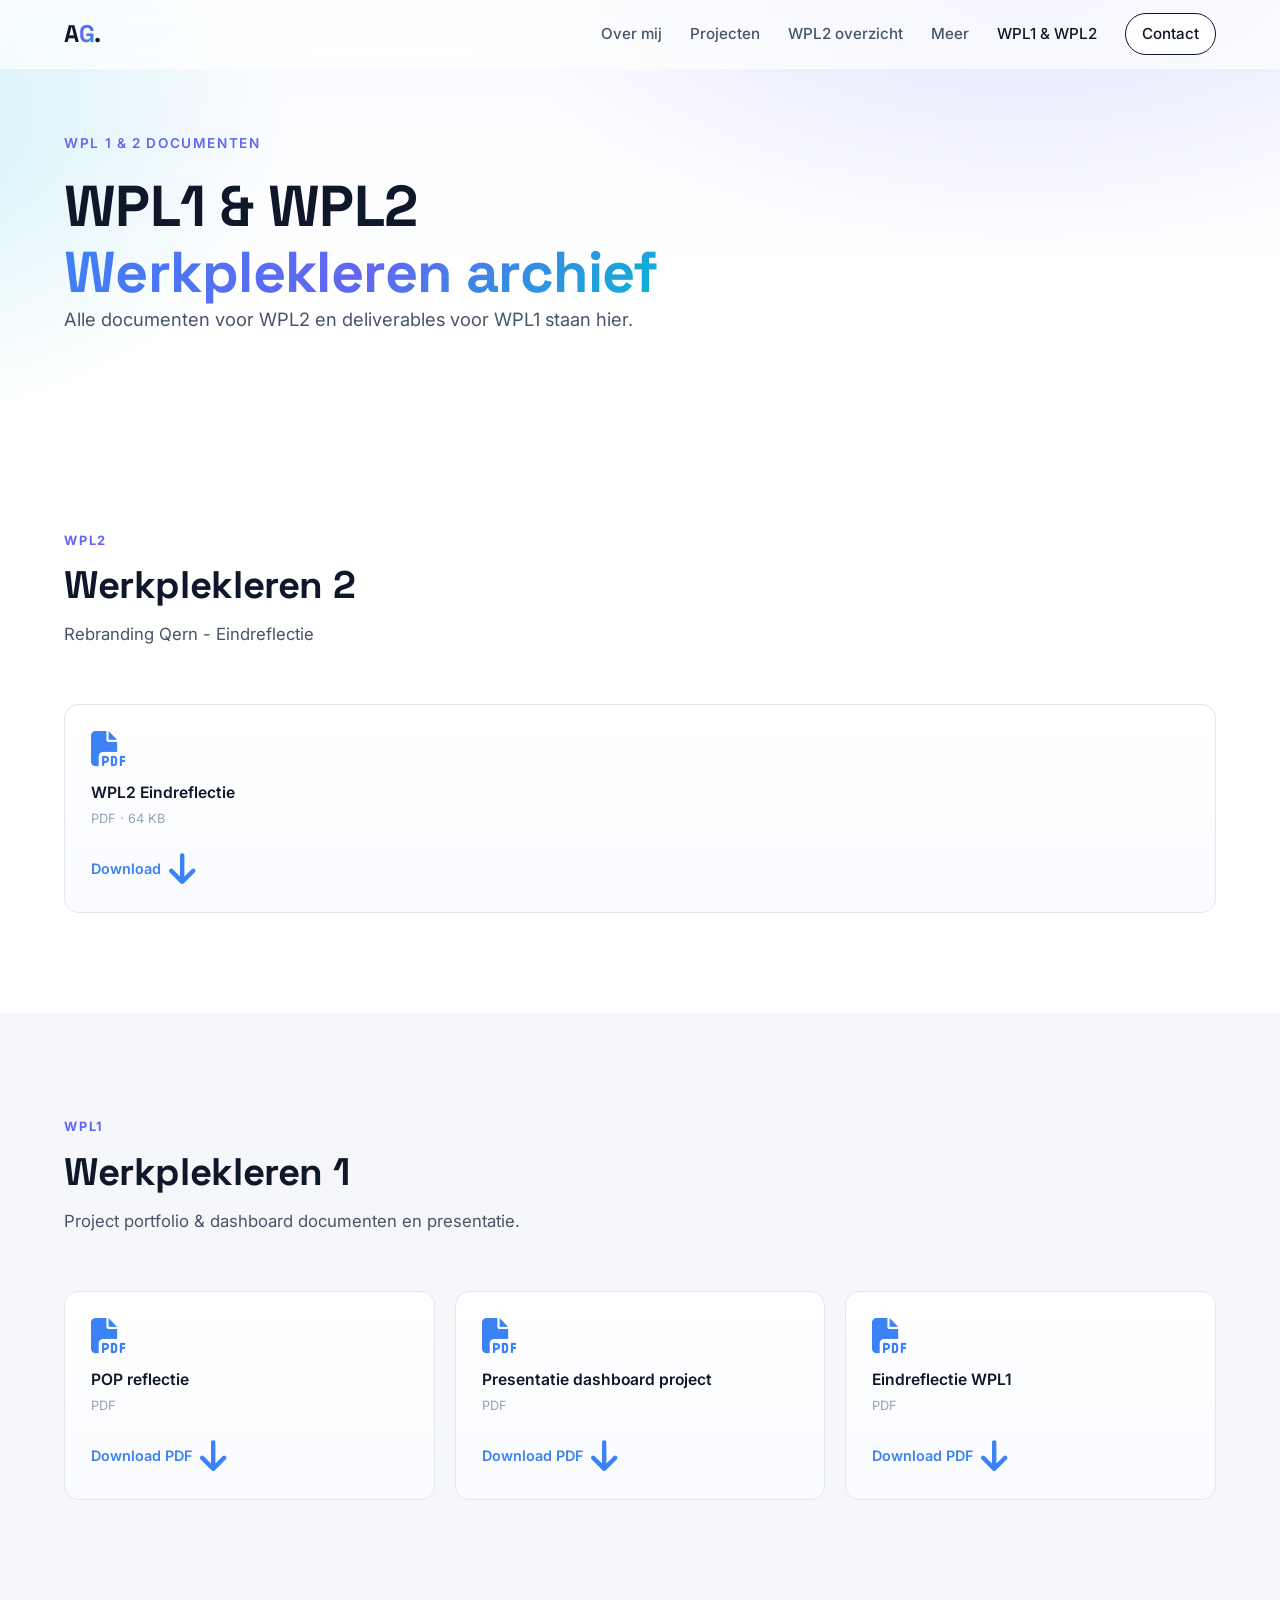
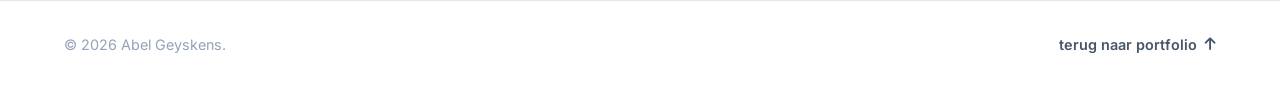
==== commit 2b3a2da6: "upload nieuwe site" ====
--- a/wpl.html
+++ b/wpl.html
@@ -57,7 +57,7 @@
     <div class="section-head">
       <span class="kicker">WPL1</span>
       <h2>Werkplekleren 1</h2>
-      <p class="sub">All WPL1 assignments grouped as PDFs and a complete ZIP archive.</p>
+      <p class="sub">Project portfolio & dashboard documenten en presentatie.</p>
     </div>
     <div class="download-grid wide">
       <a class="dl-card large" href="downloads/Geyskens_Abel_POP_reflectie.pdf" download>
